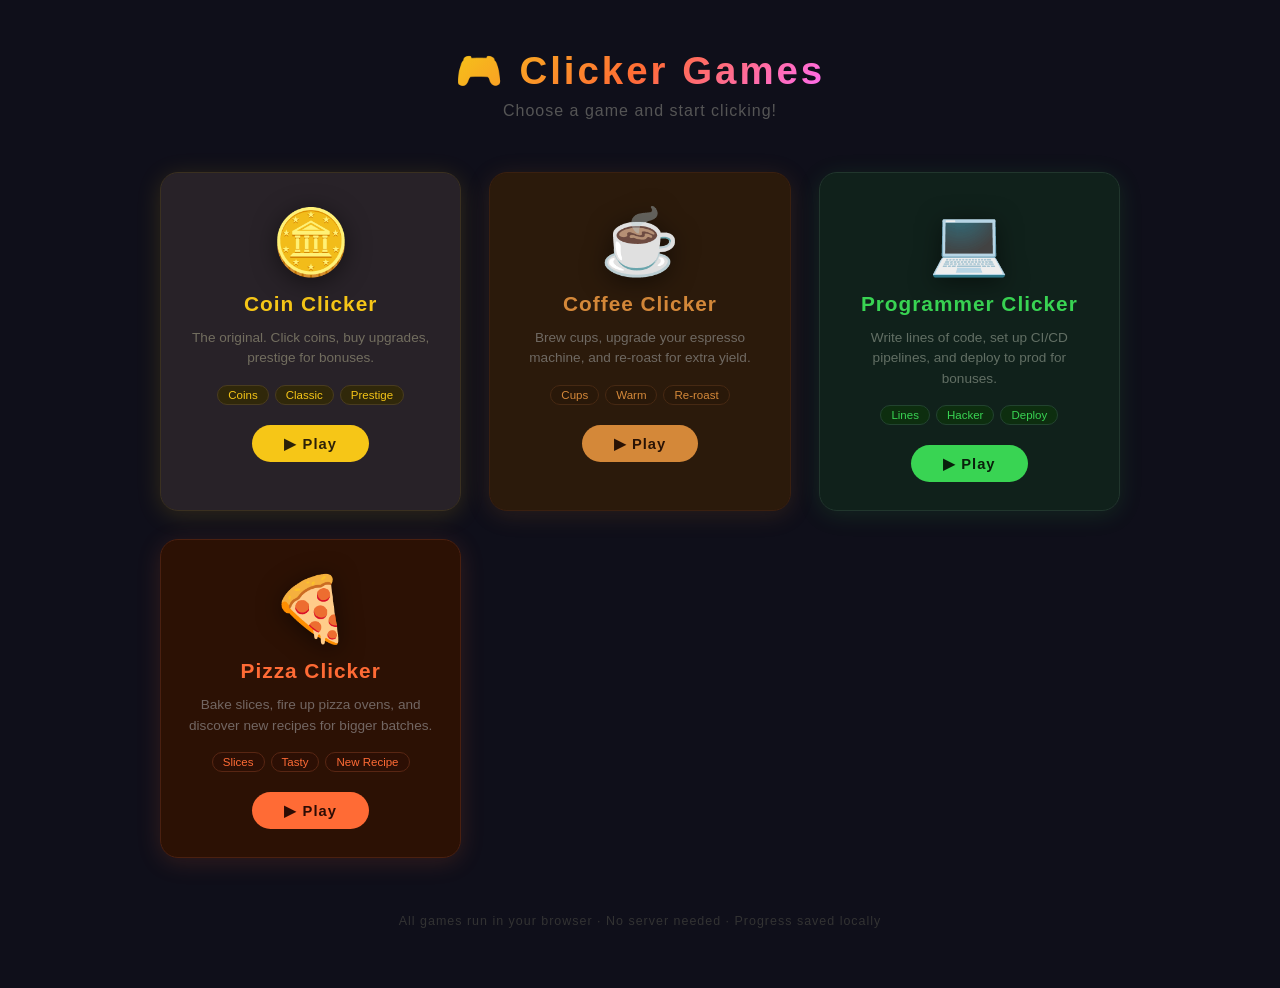
==== index.html @ 97d6a85d "Add Programmer Clicker game and update landing page - Created a new game: Programmer Clicker with fu" ====
<!DOCTYPE html>
<html lang="en">
<head>
  <meta charset="UTF-8" />
  <meta name="viewport" content="width=device-width, initial-scale=1.0"/>
  <title>Clicker Games</title>
  <style>
    *, *::before, *::after { margin: 0; padding: 0; box-sizing: border-box; }

    body {
      font-family: 'Segoe UI', sans-serif;
      background: #0f0f1a;
      color: #eee;
      min-height: 100vh;
      display: flex;
      flex-direction: column;
      align-items: center;
      padding: 48px 20px 60px;
    }

    /* ── Header ─────────────────────────────── */
    .site-title {
      font-size: 2.4rem;
      font-weight: 800;
      letter-spacing: 3px;
      margin-bottom: 8px;
      background: linear-gradient(135deg, #f5c518, #ff6b35, #ff6cf5);
      -webkit-background-clip: text;
      -webkit-text-fill-color: transparent;
      background-clip: text;
    }

    .site-sub {
      font-size: 1rem;
      color: #555;
      margin-bottom: 52px;
      letter-spacing: 1px;
    }

    /* ── Grid ───────────────────────────────── */
    .grid {
      display: grid;
      grid-template-columns: repeat(auto-fit, minmax(240px, 1fr));
      gap: 28px;
      width: 100%;
      max-width: 960px;
    }

    /* ── Card ───────────────────────────────── */
    .card {
      border-radius: 18px;
      padding: 32px 24px 28px;
      display: flex;
      flex-direction: column;
      align-items: center;
      gap: 12px;
      text-decoration: none;
      position: relative;
      overflow: hidden;
      transition: transform 0.18s, box-shadow 0.18s;
      cursor: pointer;
    }

    .card::before {
      content: '';
      position: absolute;
      inset: 0;
      opacity: 0.08;
      transition: opacity 0.18s;
    }

    .card:hover { transform: translateY(-6px); }
    .card:hover::before { opacity: 0.14; }

    /* Coin */
    .card-coin {
      background: #16132a;
      border: 1px solid #3a3020;
      box-shadow: 0 4px 24px rgba(245,197,24,0.15);
    }
    .card-coin:hover { box-shadow: 0 12px 40px rgba(245,197,24,0.35); }
    .card-coin::before { background: #f5c518; }

    /* Coffee */
    .card-coffee {
      background: #1c1008;
      border: 1px solid #3a2010;
      box-shadow: 0 4px 24px rgba(200,120,40,0.15);
    }
    .card-coffee:hover { box-shadow: 0 12px 40px rgba(200,120,40,0.35); }
    .card-coffee::before { background: #d4883a; }

    /* Programmer */
    .card-programmer {
      background: #0d1117;
      border: 1px solid #21362d;
      box-shadow: 0 4px 24px rgba(57,211,83,0.12);
    }
    .card-programmer:hover { box-shadow: 0 12px 40px rgba(57,211,83,0.3); }
    .card-programmer::before { background: #39d353; }

    /* Pizza */
    .card-pizza {
      background: #1a0a00;
      border: 1px solid #4a2010;
      box-shadow: 0 4px 24px rgba(255,107,53,0.15);
    }
    .card-pizza:hover { box-shadow: 0 12px 40px rgba(255,107,53,0.35); }
    .card-pizza::before { background: #ff6b35; }

    /* Card icon */
    .card-icon {
      font-size: 4rem;
      filter: drop-shadow(0 4px 12px rgba(0,0,0,0.5));
      animation: iconFloat 3s ease-in-out infinite;
    }
    .card:nth-child(2) .card-icon { animation-delay: 0.4s; }
    .card:nth-child(3) .card-icon { animation-delay: 0.8s; }
    .card:nth-child(4) .card-icon { animation-delay: 1.2s; }

    @keyframes iconFloat {
      0%,100% { transform: translateY(0); }
      50%      { transform: translateY(-8px); }
    }

    .card-name {
      font-size: 1.3rem;
      font-weight: 700;
      letter-spacing: 1px;
    }
    .card-coin     .card-name { color: #f5c518; }
    .card-coffee   .card-name { color: #d4883a; }
    .card-programmer .card-name { color: #39d353; }
    .card-pizza    .card-name { color: #ff6b35; }

    .card-desc {
      font-size: 0.85rem;
      color: #666;
      text-align: center;
      line-height: 1.5;
    }

    .card-tags {
      display: flex;
      flex-wrap: wrap;
      justify-content: center;
      gap: 6px;
      margin-top: 4px;
    }

    .tag {
      font-size: 0.72rem;
      border-radius: 12px;
      padding: 3px 10px;
      border: 1px solid;
    }
    .card-coin       .tag { color: #f5c518; border-color: #3a3020; background: #1e1a0a; }
    .card-coffee     .tag { color: #d4883a; border-color: #3a2010; background: #1a0e05; }
    .card-programmer .tag { color: #39d353; border-color: #21362d; background: #0a1f0a; }
    .card-pizza      .tag { color: #ff6b35; border-color: #4a2010; background: #1a0800; }

    .play-btn {
      margin-top: 8px;
      padding: 10px 32px;
      border: none;
      border-radius: 24px;
      font-size: 0.92rem;
      font-weight: 700;
      cursor: pointer;
      letter-spacing: 1px;
      transition: transform 0.1s, filter 0.1s;
      text-decoration: none;
      display: inline-block;
    }
    .play-btn:hover { transform: scale(1.06); filter: brightness(1.15); }

    .card-coin       .play-btn { background: #f5c518; color: #1a1208; }
    .card-coffee     .play-btn { background: #d4883a; color: #1a0800; }
    .card-programmer .play-btn { background: #39d353; color: #051005; }
    .card-pizza      .play-btn { background: #ff6b35; color: #1a0400; }

    /* ── Footer ─────────────────────────────── */
    footer {
      margin-top: 56px;
      font-size: 0.78rem;
      color: #333;
      letter-spacing: 1px;
    }

    @media (max-width: 480px) {
      .site-title { font-size: 1.7rem; }
      .card { padding: 24px 18px 22px; }
      .card-icon { font-size: 3rem; }
      .card-name { font-size: 1.1rem; }
    }
  </style>
</head>
<body>

  <div class="site-title">🎮 Clicker Games</div>
  <div class="site-sub">Choose a game and start clicking!</div>

  <div class="grid">

    <!-- Coin Clicker -->
    <div class="card card-coin" onclick="location.href='Coin-Clicker/index.html'">
      <div class="card-icon">🪙</div>
      <div class="card-name">Coin Clicker</div>
      <div class="card-desc">The original. Click coins, buy upgrades, prestige for bonuses.</div>
      <div class="card-tags">
        <span class="tag">Coins</span>
        <span class="tag">Classic</span>
        <span class="tag">Prestige</span>
      </div>
      <a class="play-btn" href="Coin-Clicker/index.html">▶ Play</a>
    </div>

    <!-- Coffee Clicker -->
    <div class="card card-coffee" onclick="location.href='Coffee-Clicker/index.html'">
      <div class="card-icon">☕</div>
      <div class="card-name">Coffee Clicker</div>
      <div class="card-desc">Brew cups, upgrade your espresso machine, and re-roast for extra yield.</div>
      <div class="card-tags">
        <span class="tag">Cups</span>
        <span class="tag">Warm</span>
        <span class="tag">Re-roast</span>
      </div>
      <a class="play-btn" href="Coffee-Clicker/index.html">▶ Play</a>
    </div>

    <!-- Programmer Clicker -->
    <div class="card card-programmer" onclick="location.href='Programmer-Clicker/index.html'">
      <div class="card-icon">💻</div>
      <div class="card-name">Programmer Clicker</div>
      <div class="card-desc">Write lines of code, set up CI/CD pipelines, and deploy to prod for bonuses.</div>
      <div class="card-tags">
        <span class="tag">Lines</span>
        <span class="tag">Hacker</span>
        <span class="tag">Deploy</span>
      </div>
      <a class="play-btn" href="Programmer-Clicker/index.html">▶ Play</a>
    </div>

    <!-- Pizza Clicker -->
    <div class="card card-pizza" onclick="location.href='Pizza-Clicker/index.html'">
      <div class="card-icon">🍕</div>
      <div class="card-name">Pizza Clicker</div>
      <div class="card-desc">Bake slices, fire up pizza ovens, and discover new recipes for bigger batches.</div>
      <div class="card-tags">
        <span class="tag">Slices</span>
        <span class="tag">Tasty</span>
        <span class="tag">New Recipe</span>
      </div>
      <a class="play-btn" href="Pizza-Clicker/index.html">▶ Play</a>
    </div>

  </div>

  <footer>All games run in your browser · No server needed · Progress saved locally</footer>

</body>
</html>
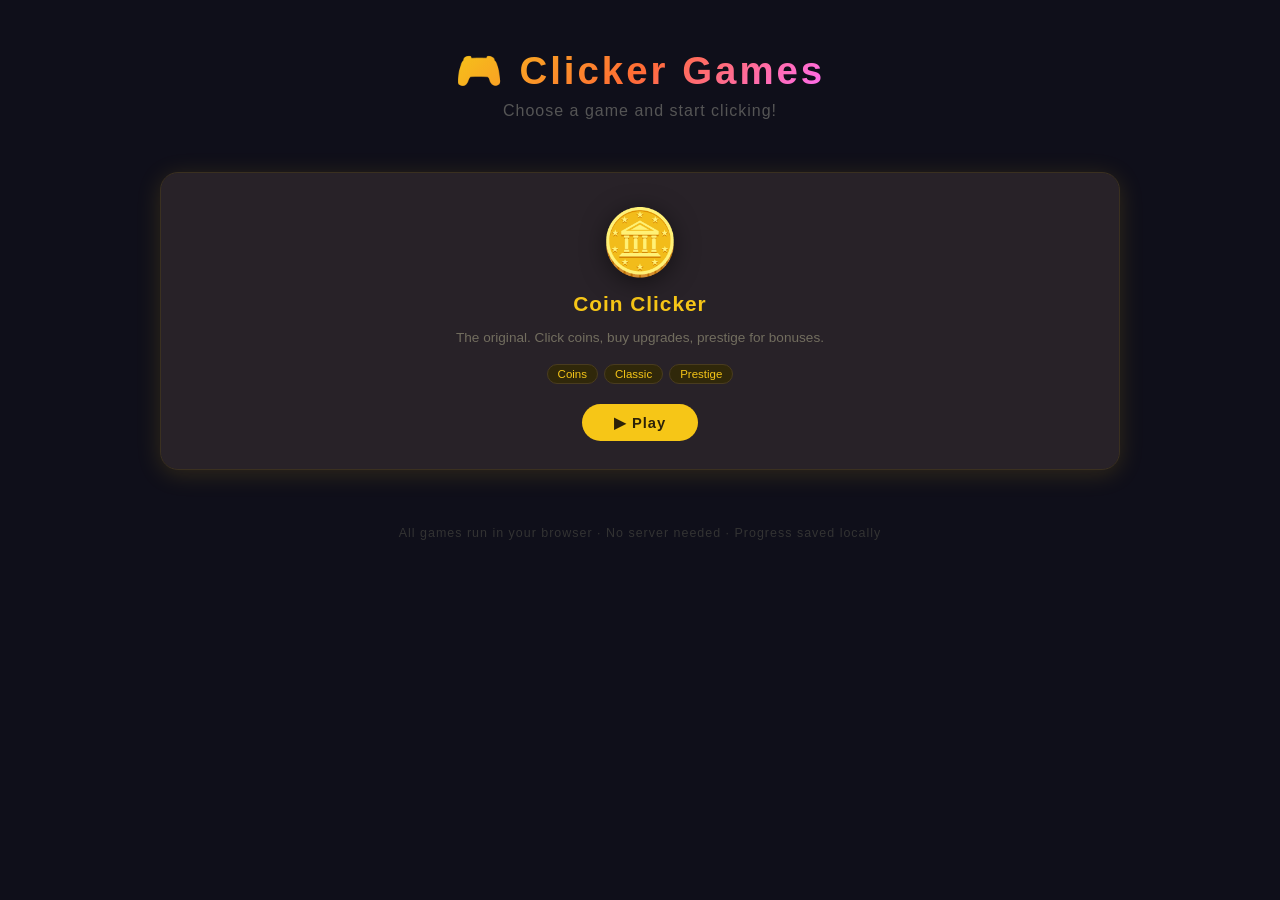
==== commit 18b349f2: "Comment out game cards in index.html for future reference" ====
--- a/index.html
+++ b/index.html
@@ -216,7 +216,7 @@
     </div>
 
     <!-- Coffee Clicker -->
-    <div class="card card-coffee" onclick="location.href='Coffee-Clicker/index.html'">
+    <!-- <div class="card card-coffee" onclick="location.href='Coffee-Clicker/index.html'">
       <div class="card-icon">☕</div>
       <div class="card-name">Coffee Clicker</div>
       <div class="card-desc">Brew cups, upgrade your espresso machine, and re-roast for extra yield.</div>
@@ -226,10 +226,10 @@
         <span class="tag">Re-roast</span>
       </div>
       <a class="play-btn" href="Coffee-Clicker/index.html">▶ Play</a>
-    </div>
+    </div> -->
 
     <!-- Programmer Clicker -->
-    <div class="card card-programmer" onclick="location.href='Programmer-Clicker/index.html'">
+    <!-- <div class="card card-programmer" onclick="location.href='Programmer-Clicker/index.html'">
       <div class="card-icon">💻</div>
       <div class="card-name">Programmer Clicker</div>
       <div class="card-desc">Write lines of code, set up CI/CD pipelines, and deploy to prod for bonuses.</div>
@@ -239,10 +239,10 @@
         <span class="tag">Deploy</span>
       </div>
       <a class="play-btn" href="Programmer-Clicker/index.html">▶ Play</a>
-    </div>
+    </div> -->
 
     <!-- Pizza Clicker -->
-    <div class="card card-pizza" onclick="location.href='Pizza-Clicker/index.html'">
+    <!-- <div class="card card-pizza" onclick="location.href='Pizza-Clicker/index.html'">
       <div class="card-icon">🍕</div>
       <div class="card-name">Pizza Clicker</div>
       <div class="card-desc">Bake slices, fire up pizza ovens, and discover new recipes for bigger batches.</div>
@@ -252,7 +252,7 @@
         <span class="tag">New Recipe</span>
       </div>
       <a class="play-btn" href="Pizza-Clicker/index.html">▶ Play</a>
-    </div>
+    </div> -->
 
   </div>
 
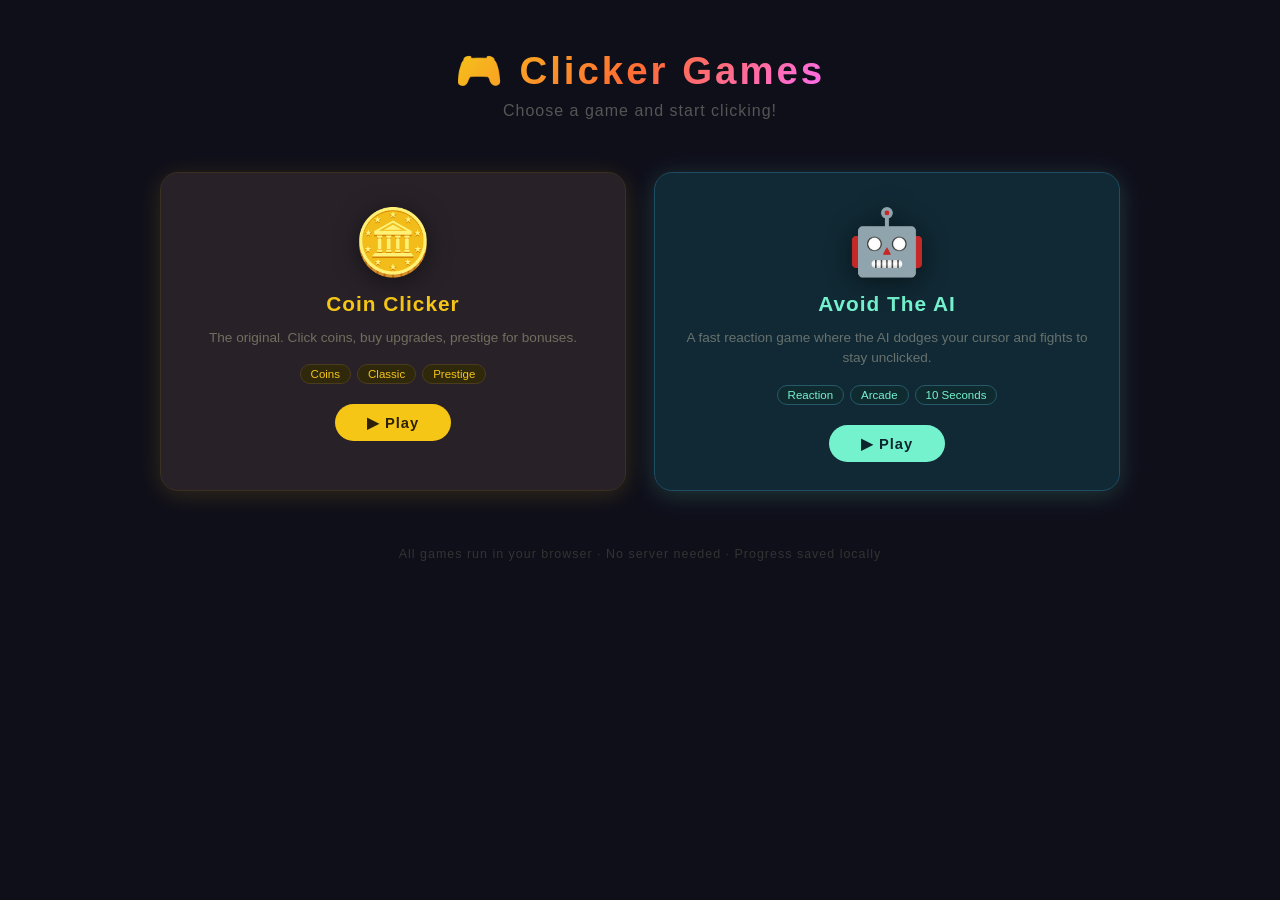
==== commit 606819f0: "Add "Avoid The AI" game with interactive features and styling - Introduced a new game card for "Avoi" ====
--- a/index.html
+++ b/index.html
@@ -108,6 +108,15 @@
     .card-pizza:hover { box-shadow: 0 12px 40px rgba(255,107,53,0.35); }
     .card-pizza::before { background: #ff6b35; }
 
+    /* Avoid The AI */
+    .card-ai {
+      background: #081827;
+      border: 1px solid #1f4d63;
+      box-shadow: 0 4px 24px rgba(116,242,206,0.18);
+    }
+    .card-ai:hover { box-shadow: 0 12px 40px rgba(116,242,206,0.34); }
+    .card-ai::before { background: #74f2ce; }
+
     /* Card icon */
     .card-icon {
       font-size: 4rem;
@@ -132,6 +141,7 @@
     .card-coffee   .card-name { color: #d4883a; }
     .card-programmer .card-name { color: #39d353; }
     .card-pizza    .card-name { color: #ff6b35; }
+    .card-ai       .card-name { color: #74f2ce; }
 
     .card-desc {
       font-size: 0.85rem;
@@ -158,6 +168,7 @@
     .card-coffee     .tag { color: #d4883a; border-color: #3a2010; background: #1a0e05; }
     .card-programmer .tag { color: #39d353; border-color: #21362d; background: #0a1f0a; }
     .card-pizza      .tag { color: #ff6b35; border-color: #4a2010; background: #1a0800; }
+    .card-ai         .tag { color: #74f2ce; border-color: #1f4d63; background: #081a22; }
 
     .play-btn {
       margin-top: 8px;
@@ -178,6 +189,7 @@
     .card-coffee     .play-btn { background: #d4883a; color: #1a0800; }
     .card-programmer .play-btn { background: #39d353; color: #051005; }
     .card-pizza      .play-btn { background: #ff6b35; color: #1a0400; }
+    .card-ai         .play-btn { background: #74f2ce; color: #04141e; }
 
     /* ── Footer ─────────────────────────────── */
     footer {
@@ -215,6 +227,19 @@
       <a class="play-btn" href="Coin-Clicker/index.html">▶ Play</a>
     </div>
 
+    <!-- Avoid The AI -->
+    <div class="card card-ai" onclick="location.href='avoid-the-ai/index.html'">
+      <div class="card-icon">🤖</div>
+      <div class="card-name">Avoid The AI</div>
+      <div class="card-desc">A fast reaction game where the AI dodges your cursor and fights to stay unclicked.</div>
+      <div class="card-tags">
+        <span class="tag">Reaction</span>
+        <span class="tag">Arcade</span>
+        <span class="tag">10 Seconds</span>
+      </div>
+      <a class="play-btn" href="avoid-the-ai/index.html">▶ Play</a>
+    </div>
+
     <!-- Coffee Clicker -->
     <!-- <div class="card card-coffee" onclick="location.href='Coffee-Clicker/index.html'">
       <div class="card-icon">☕</div>
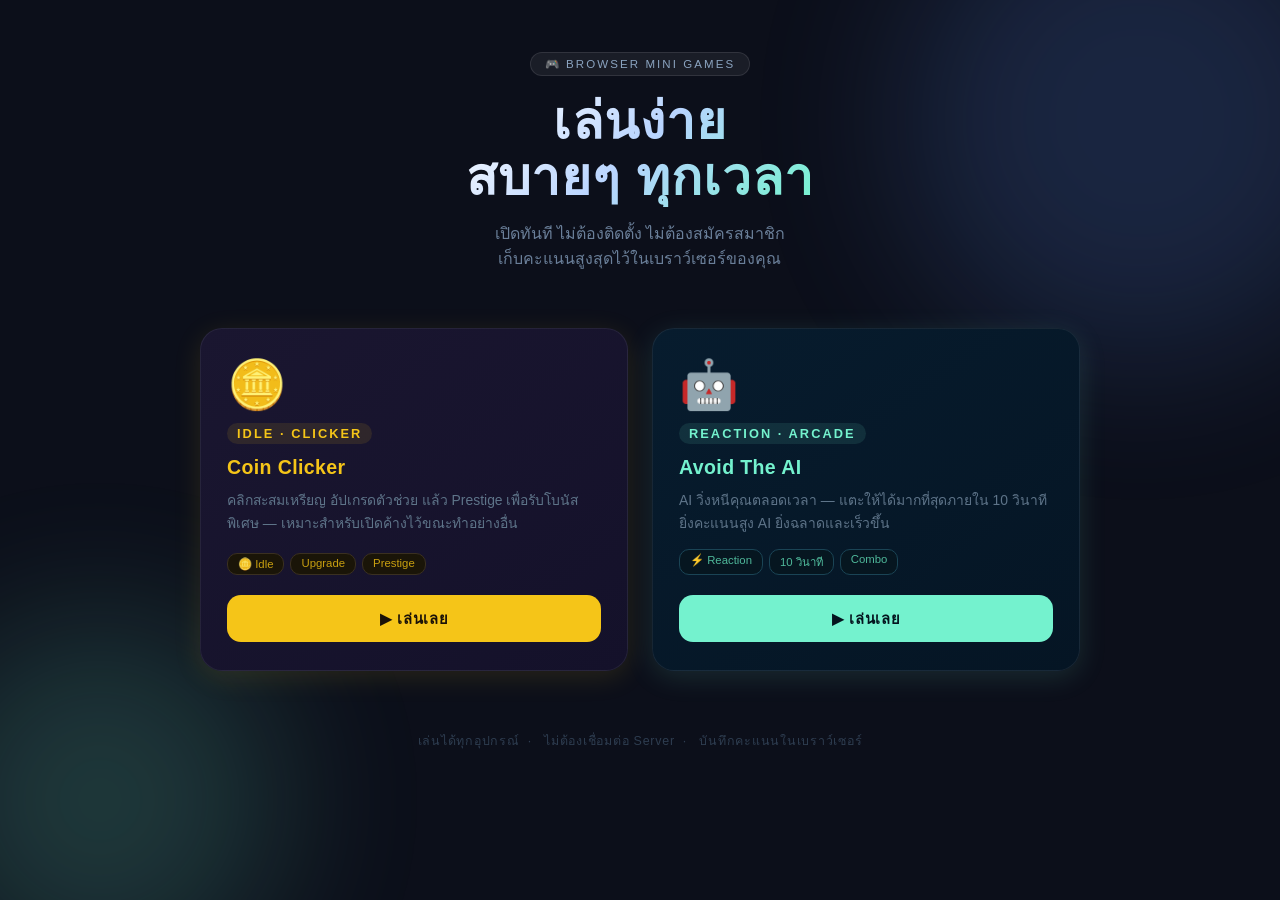
==== commit 5c524095: "feat: Add Coin Clicker game with its dedicated HTML, CSS, and JavaScript file." ====
--- a/index.html
+++ b/index.html
@@ -1,287 +1,288 @@
-<!DOCTYPE html>
-<html lang="en">
-<head>
-  <meta charset="UTF-8" />
-  <meta name="viewport" content="width=device-width, initial-scale=1.0"/>
-  <title>Clicker Games</title>
-  <style>
-    *, *::before, *::after { margin: 0; padding: 0; box-sizing: border-box; }
-
-    body {
-      font-family: 'Segoe UI', sans-serif;
-      background: #0f0f1a;
-      color: #eee;
-      min-height: 100vh;
-      display: flex;
-      flex-direction: column;
-      align-items: center;
-      padding: 48px 20px 60px;
-    }
-
-    /* ── Header ─────────────────────────────── */
-    .site-title {
-      font-size: 2.4rem;
-      font-weight: 800;
-      letter-spacing: 3px;
-      margin-bottom: 8px;
-      background: linear-gradient(135deg, #f5c518, #ff6b35, #ff6cf5);
-      -webkit-background-clip: text;
-      -webkit-text-fill-color: transparent;
-      background-clip: text;
-    }
-
-    .site-sub {
-      font-size: 1rem;
-      color: #555;
-      margin-bottom: 52px;
-      letter-spacing: 1px;
-    }
-
-    /* ── Grid ───────────────────────────────── */
-    .grid {
-      display: grid;
-      grid-template-columns: repeat(auto-fit, minmax(240px, 1fr));
-      gap: 28px;
-      width: 100%;
-      max-width: 960px;
-    }
-
-    /* ── Card ───────────────────────────────── */
-    .card {
-      border-radius: 18px;
-      padding: 32px 24px 28px;
-      display: flex;
-      flex-direction: column;
-      align-items: center;
-      gap: 12px;
-      text-decoration: none;
-      position: relative;
-      overflow: hidden;
-      transition: transform 0.18s, box-shadow 0.18s;
-      cursor: pointer;
-    }
-
-    .card::before {
-      content: '';
-      position: absolute;
-      inset: 0;
-      opacity: 0.08;
-      transition: opacity 0.18s;
-    }
-
-    .card:hover { transform: translateY(-6px); }
-    .card:hover::before { opacity: 0.14; }
-
-    /* Coin */
-    .card-coin {
-      background: #16132a;
-      border: 1px solid #3a3020;
-      box-shadow: 0 4px 24px rgba(245,197,24,0.15);
-    }
-    .card-coin:hover { box-shadow: 0 12px 40px rgba(245,197,24,0.35); }
-    .card-coin::before { background: #f5c518; }
-
-    /* Coffee */
-    .card-coffee {
-      background: #1c1008;
-      border: 1px solid #3a2010;
-      box-shadow: 0 4px 24px rgba(200,120,40,0.15);
-    }
-    .card-coffee:hover { box-shadow: 0 12px 40px rgba(200,120,40,0.35); }
-    .card-coffee::before { background: #d4883a; }
-
-    /* Programmer */
-    .card-programmer {
-      background: #0d1117;
-      border: 1px solid #21362d;
-      box-shadow: 0 4px 24px rgba(57,211,83,0.12);
-    }
-    .card-programmer:hover { box-shadow: 0 12px 40px rgba(57,211,83,0.3); }
-    .card-programmer::before { background: #39d353; }
-
-    /* Pizza */
-    .card-pizza {
-      background: #1a0a00;
-      border: 1px solid #4a2010;
-      box-shadow: 0 4px 24px rgba(255,107,53,0.15);
-    }
-    .card-pizza:hover { box-shadow: 0 12px 40px rgba(255,107,53,0.35); }
-    .card-pizza::before { background: #ff6b35; }
-
-    /* Avoid The AI */
-    .card-ai {
-      background: #081827;
-      border: 1px solid #1f4d63;
-      box-shadow: 0 4px 24px rgba(116,242,206,0.18);
-    }
-    .card-ai:hover { box-shadow: 0 12px 40px rgba(116,242,206,0.34); }
-    .card-ai::before { background: #74f2ce; }
-
-    /* Card icon */
-    .card-icon {
-      font-size: 4rem;
-      filter: drop-shadow(0 4px 12px rgba(0,0,0,0.5));
-      animation: iconFloat 3s ease-in-out infinite;
-    }
-    .card:nth-child(2) .card-icon { animation-delay: 0.4s; }
-    .card:nth-child(3) .card-icon { animation-delay: 0.8s; }
-    .card:nth-child(4) .card-icon { animation-delay: 1.2s; }
-
-    @keyframes iconFloat {
-      0%,100% { transform: translateY(0); }
-      50%      { transform: translateY(-8px); }
-    }
-
-    .card-name {
-      font-size: 1.3rem;
-      font-weight: 700;
-      letter-spacing: 1px;
-    }
-    .card-coin     .card-name { color: #f5c518; }
-    .card-coffee   .card-name { color: #d4883a; }
-    .card-programmer .card-name { color: #39d353; }
-    .card-pizza    .card-name { color: #ff6b35; }
-    .card-ai       .card-name { color: #74f2ce; }
-
-    .card-desc {
-      font-size: 0.85rem;
-      color: #666;
-      text-align: center;
-      line-height: 1.5;
-    }
-
-    .card-tags {
-      display: flex;
-      flex-wrap: wrap;
-      justify-content: center;
-      gap: 6px;
-      margin-top: 4px;
-    }
-
-    .tag {
-      font-size: 0.72rem;
-      border-radius: 12px;
-      padding: 3px 10px;
-      border: 1px solid;
-    }
-    .card-coin       .tag { color: #f5c518; border-color: #3a3020; background: #1e1a0a; }
-    .card-coffee     .tag { color: #d4883a; border-color: #3a2010; background: #1a0e05; }
-    .card-programmer .tag { color: #39d353; border-color: #21362d; background: #0a1f0a; }
-    .card-pizza      .tag { color: #ff6b35; border-color: #4a2010; background: #1a0800; }
-    .card-ai         .tag { color: #74f2ce; border-color: #1f4d63; background: #081a22; }
-
-    .play-btn {
-      margin-top: 8px;
-      padding: 10px 32px;
-      border: none;
-      border-radius: 24px;
-      font-size: 0.92rem;
-      font-weight: 700;
-      cursor: pointer;
-      letter-spacing: 1px;
-      transition: transform 0.1s, filter 0.1s;
-      text-decoration: none;
-      display: inline-block;
-    }
-    .play-btn:hover { transform: scale(1.06); filter: brightness(1.15); }
-
-    .card-coin       .play-btn { background: #f5c518; color: #1a1208; }
-    .card-coffee     .play-btn { background: #d4883a; color: #1a0800; }
-    .card-programmer .play-btn { background: #39d353; color: #051005; }
-    .card-pizza      .play-btn { background: #ff6b35; color: #1a0400; }
-    .card-ai         .play-btn { background: #74f2ce; color: #04141e; }
-
-    /* ── Footer ─────────────────────────────── */
-    footer {
-      margin-top: 56px;
-      font-size: 0.78rem;
-      color: #333;
-      letter-spacing: 1px;
-    }
-
-    @media (max-width: 480px) {
-      .site-title { font-size: 1.7rem; }
-      .card { padding: 24px 18px 22px; }
-      .card-icon { font-size: 3rem; }
-      .card-name { font-size: 1.1rem; }
-    }
-  </style>
-</head>
-<body>
-
-  <div class="site-title">🎮 Clicker Games</div>
-  <div class="site-sub">Choose a game and start clicking!</div>
-
-  <div class="grid">
-
-    <!-- Coin Clicker -->
-    <div class="card card-coin" onclick="location.href='Coin-Clicker/index.html'">
-      <div class="card-icon">🪙</div>
-      <div class="card-name">Coin Clicker</div>
-      <div class="card-desc">The original. Click coins, buy upgrades, prestige for bonuses.</div>
-      <div class="card-tags">
-        <span class="tag">Coins</span>
-        <span class="tag">Classic</span>
-        <span class="tag">Prestige</span>
-      </div>
-      <a class="play-btn" href="Coin-Clicker/index.html">▶ Play</a>
+<!doctype html>
+<html lang="th">
+  <head>
+    <meta charset="UTF-8" />
+    <meta name="viewport" content="width=device-width, initial-scale=1.0" />
+    <title>Mini Games — เล่นง่าย สบายๆ</title>
+    <style>
+      *, *::before, *::after { margin: 0; padding: 0; box-sizing: border-box; }
+
+      body {
+        font-family: "Segoe UI", "Helvetica Neue", sans-serif;
+        background: #0c0f1a;
+        color: #e0e6f0;
+        min-height: 100vh;
+        display: flex;
+        flex-direction: column;
+        align-items: center;
+        padding: 52px 20px 72px;
+      }
+
+      /* ── Ambient background blobs ─── */
+      body::before, body::after {
+        content: "";
+        position: fixed;
+        border-radius: 50%;
+        pointer-events: none;
+        filter: blur(80px);
+        opacity: 0.18;
+        z-index: 0;
+      }
+      body::before {
+        width: 480px; height: 480px;
+        top: -120px; right: -100px;
+        background: #5b8dee;
+      }
+      body::after {
+        width: 360px; height: 360px;
+        bottom: -80px; left: -80px;
+        background: #74f2ce;
+      }
+
+      /* ── Header ───────────────────── */
+      .header {
+        position: relative;
+        z-index: 1;
+        text-align: center;
+        margin-bottom: 56px;
+      }
+
+      .badge {
+        display: inline-block;
+        padding: 4px 14px;
+        border-radius: 999px;
+        background: rgba(255,255,255,0.06);
+        border: 1px solid rgba(255,255,255,0.1);
+        font-size: 0.72rem;
+        letter-spacing: 0.18em;
+        text-transform: uppercase;
+        color: #8ba4c0;
+        margin-bottom: 18px;
+      }
+
+      .site-title {
+        font-size: clamp(2rem, 6vw, 3.2rem);
+        font-weight: 800;
+        letter-spacing: 0.02em;
+        line-height: 1.1;
+        background: linear-gradient(135deg, #ffffff 0%, #b8d4ff 50%, #74f2ce 100%);
+        -webkit-background-clip: text;
+        -webkit-text-fill-color: transparent;
+        background-clip: text;
+        margin-bottom: 14px;
+      }
+
+      .site-sub {
+        font-size: 1rem;
+        color: #6a7f99;
+        max-width: 38ch;
+        margin: 0 auto;
+        line-height: 1.6;
+      }
+
+      /* ── Grid ─────────────────────── */
+      .grid {
+        position: relative;
+        z-index: 1;
+        display: grid;
+        grid-template-columns: repeat(auto-fit, minmax(260px, 1fr));
+        gap: 24px;
+        width: 100%;
+        max-width: 880px;
+      }
+
+      /* ── Card ─────────────────────── */
+      .card {
+        border-radius: 22px;
+        padding: 32px 26px 28px;
+        display: flex;
+        flex-direction: column;
+        align-items: flex-start;
+        gap: 10px;
+        text-decoration: none;
+        position: relative;
+        overflow: hidden;
+        cursor: pointer;
+        transition: transform 0.2s ease, box-shadow 0.2s ease;
+        border: 1px solid rgba(255,255,255,0.07);
+      }
+
+      /* Glow overlay */
+      .card::after {
+        content: "";
+        position: absolute;
+        inset: 0;
+        background: var(--card-glow, rgba(255,255,255,0));
+        opacity: 0;
+        transition: opacity 0.22s ease;
+        pointer-events: none;
+      }
+      .card:hover { transform: translateY(-5px); }
+      .card:hover::after { opacity: 1; }
+
+      /* ── Card: Coin ────────────────── */
+      .card-coin {
+        background: linear-gradient(145deg, #1a1630 0%, #14112a 100%);
+        box-shadow: 0 6px 28px rgba(245,197,24,0.12);
+        --card-glow: radial-gradient(circle at 50% 0%, rgba(245,197,24,0.08), transparent 60%);
+      }
+      .card-coin:hover { box-shadow: 0 14px 44px rgba(245,197,24,0.28); }
+
+      /* ── Card: Avoid The AI ────────── */
+      .card-ai {
+        background: linear-gradient(145deg, #071c2e 0%, #051524 100%);
+        box-shadow: 0 6px 28px rgba(116,242,206,0.13);
+        --card-glow: radial-gradient(circle at 50% 0%, rgba(116,242,206,0.09), transparent 60%);
+      }
+      .card-ai:hover { box-shadow: 0 14px 44px rgba(116,242,206,0.28); }
+
+      /* ── Icon ─────────────────────── */
+      .card-icon {
+        font-size: 3rem;
+        line-height: 1;
+        margin-bottom: 4px;
+        animation: float 3.4s ease-in-out infinite;
+      }
+      .card:nth-child(2) .card-icon { animation-delay: 0.7s; }
+
+      @keyframes float {
+        0%, 100% { transform: translateY(0); }
+        50%       { transform: translateY(-9px); }
+      }
+
+      /* ── Card text ────────────────── */
+      .card-name {
+        font-size: 1.22rem;
+        font-weight: 700;
+        letter-spacing: 0.02em;
+      }
+      .card-coin .card-name { color: #f5c518; }
+      .card-ai   .card-name { color: #74f2ce; }
+
+      .card-hook {
+        font-size: 0.8rem;
+        font-weight: 600;
+        text-transform: uppercase;
+        letter-spacing: 0.16em;
+        padding: 3px 10px;
+        border-radius: 999px;
+        margin-bottom: 2px;
+      }
+      .card-coin .card-hook { background: rgba(245,197,24,0.1); color: #f5c518; }
+      .card-ai   .card-hook { background: rgba(116,242,206,0.1); color: #74f2ce; }
+
+      .card-desc {
+        font-size: 0.87rem;
+        color: #5e7489;
+        line-height: 1.65;
+        flex: 1;
+      }
+
+      /* ── Tags ─────────────────────── */
+      .card-tags {
+        display: flex;
+        flex-wrap: wrap;
+        gap: 6px;
+        margin-top: 4px;
+      }
+
+      .tag {
+        font-size: 0.71rem;
+        border-radius: 10px;
+        padding: 3px 10px;
+        border: 1px solid;
+        font-weight: 500;
+      }
+      .card-coin .tag { color: #c9a010; border-color: #3a3020; background: #1a1508; }
+      .card-ai   .tag { color: #4fb89a; border-color: #1a4455; background: #061620; }
+
+      /* ── Play button ──────────────── */
+      .play-btn {
+        align-self: stretch;
+        margin-top: 10px;
+        padding: 12px 24px;
+        border: none;
+        border-radius: 14px;
+        font-size: 0.92rem;
+        font-weight: 700;
+        cursor: pointer;
+        letter-spacing: 0.05em;
+        text-decoration: none;
+        display: flex;
+        align-items: center;
+        justify-content: center;
+        gap: 8px;
+        transition: filter 0.15s, transform 0.15s;
+      }
+      .play-btn:hover { filter: brightness(1.12); transform: scale(1.02); }
+      .card-coin .play-btn { background: #f5c518; color: #1a1208; }
+      .card-ai   .play-btn { background: #74f2ce; color: #04141e; }
+
+      /* ── Footer ───────────────────── */
+      footer {
+        position: relative;
+        z-index: 1;
+        margin-top: 60px;
+        font-size: 0.78rem;
+        color: #2e3d50;
+        letter-spacing: 0.06em;
+        text-align: center;
+      }
+      footer span { margin: 0 8px; }
+
+      @media (max-width: 500px) {
+        body { padding: 36px 16px 56px; }
+        .header { margin-bottom: 36px; }
+        .card { padding: 24px 20px 22px; }
+        .card-icon { font-size: 2.4rem; }
+      }
+    </style>
+  </head>
+  <body>
+
+    <header class="header">
+      <div class="badge">🎮 Browser Mini Games</div>
+      <h1 class="site-title">เล่นง่าย<br>สบายๆ ทุกเวลา</h1>
+      <p class="site-sub">เปิดทันที ไม่ต้องติดตั้ง ไม่ต้องสมัครสมาชิก<br>เก็บคะแนนสูงสุดไว้ในเบราว์เซอร์ของคุณ</p>
+    </header>
+
+    <div class="grid">
+
+      <!-- Coin Clicker -->
+      <a class="card card-coin" href="Coin-Clicker/index.html">
+        <div class="card-icon">🪙</div>
+        <div class="card-hook">Idle · Clicker</div>
+        <div class="card-name">Coin Clicker</div>
+        <p class="card-desc">คลิกสะสมเหรียญ อัปเกรดตัวช่วย แล้ว Prestige เพื่อรับโบนัสพิเศษ — เหมาะสำหรับเปิดค้างไว้ขณะทำอย่างอื่น</p>
+        <div class="card-tags">
+          <span class="tag">🪙 Idle</span>
+          <span class="tag">Upgrade</span>
+          <span class="tag">Prestige</span>
+        </div>
+        <span class="play-btn">▶ เล่นเลย</span>
+      </a>
+
+      <!-- Avoid The AI -->
+      <a class="card card-ai" href="avoid-the-ai/index.html">
+        <div class="card-icon">🤖</div>
+        <div class="card-hook">Reaction · Arcade</div>
+        <div class="card-name">Avoid The AI</div>
+        <p class="card-desc">AI วิ่งหนีคุณตลอดเวลา — แตะให้ได้มากที่สุดภายใน 10 วินาที ยิ่งคะแนนสูง AI ยิ่งฉลาดและเร็วขึ้น</p>
+        <div class="card-tags">
+          <span class="tag">⚡ Reaction</span>
+          <span class="tag">10 วินาที</span>
+          <span class="tag">Combo</span>
+        </div>
+        <span class="play-btn">▶ เล่นเลย</span>
+      </a>
+
     </div>
 
-    <!-- Avoid The AI -->
-    <div class="card card-ai" onclick="location.href='avoid-the-ai/index.html'">
-      <div class="card-icon">🤖</div>
-      <div class="card-name">Avoid The AI</div>
-      <div class="card-desc">A fast reaction game where the AI dodges your cursor and fights to stay unclicked.</div>
-      <div class="card-tags">
-        <span class="tag">Reaction</span>
-        <span class="tag">Arcade</span>
-        <span class="tag">10 Seconds</span>
-      </div>
-      <a class="play-btn" href="avoid-the-ai/index.html">▶ Play</a>
-    </div>
-
-    <!-- Coffee Clicker -->
-    <!-- <div class="card card-coffee" onclick="location.href='Coffee-Clicker/index.html'">
-      <div class="card-icon">☕</div>
-      <div class="card-name">Coffee Clicker</div>
-      <div class="card-desc">Brew cups, upgrade your espresso machine, and re-roast for extra yield.</div>
-      <div class="card-tags">
-        <span class="tag">Cups</span>
-        <span class="tag">Warm</span>
-        <span class="tag">Re-roast</span>
-      </div>
-      <a class="play-btn" href="Coffee-Clicker/index.html">▶ Play</a>
-    </div> -->
-
-    <!-- Programmer Clicker -->
-    <!-- <div class="card card-programmer" onclick="location.href='Programmer-Clicker/index.html'">
-      <div class="card-icon">💻</div>
-      <div class="card-name">Programmer Clicker</div>
-      <div class="card-desc">Write lines of code, set up CI/CD pipelines, and deploy to prod for bonuses.</div>
-      <div class="card-tags">
-        <span class="tag">Lines</span>
-        <span class="tag">Hacker</span>
-        <span class="tag">Deploy</span>
-      </div>
-      <a class="play-btn" href="Programmer-Clicker/index.html">▶ Play</a>
-    </div> -->
-
-    <!-- Pizza Clicker -->
-    <!-- <div class="card card-pizza" onclick="location.href='Pizza-Clicker/index.html'">
-      <div class="card-icon">🍕</div>
-      <div class="card-name">Pizza Clicker</div>
-      <div class="card-desc">Bake slices, fire up pizza ovens, and discover new recipes for bigger batches.</div>
-      <div class="card-tags">
-        <span class="tag">Slices</span>
-        <span class="tag">Tasty</span>
-        <span class="tag">New Recipe</span>
-      </div>
-      <a class="play-btn" href="Pizza-Clicker/index.html">▶ Play</a>
-    </div> -->
-
-  </div>
-
-  <footer>All games run in your browser · No server needed · Progress saved locally</footer>
-
-</body>
+    <footer>
+      <span>เล่นได้ทุกอุปกรณ์</span>·
+      <span>ไม่ต้องเชื่อมต่อ Server</span>·
+      <span>บันทึกคะแนนในเบราว์เซอร์</span>
+    </footer>
+
+  </body>
 </html>
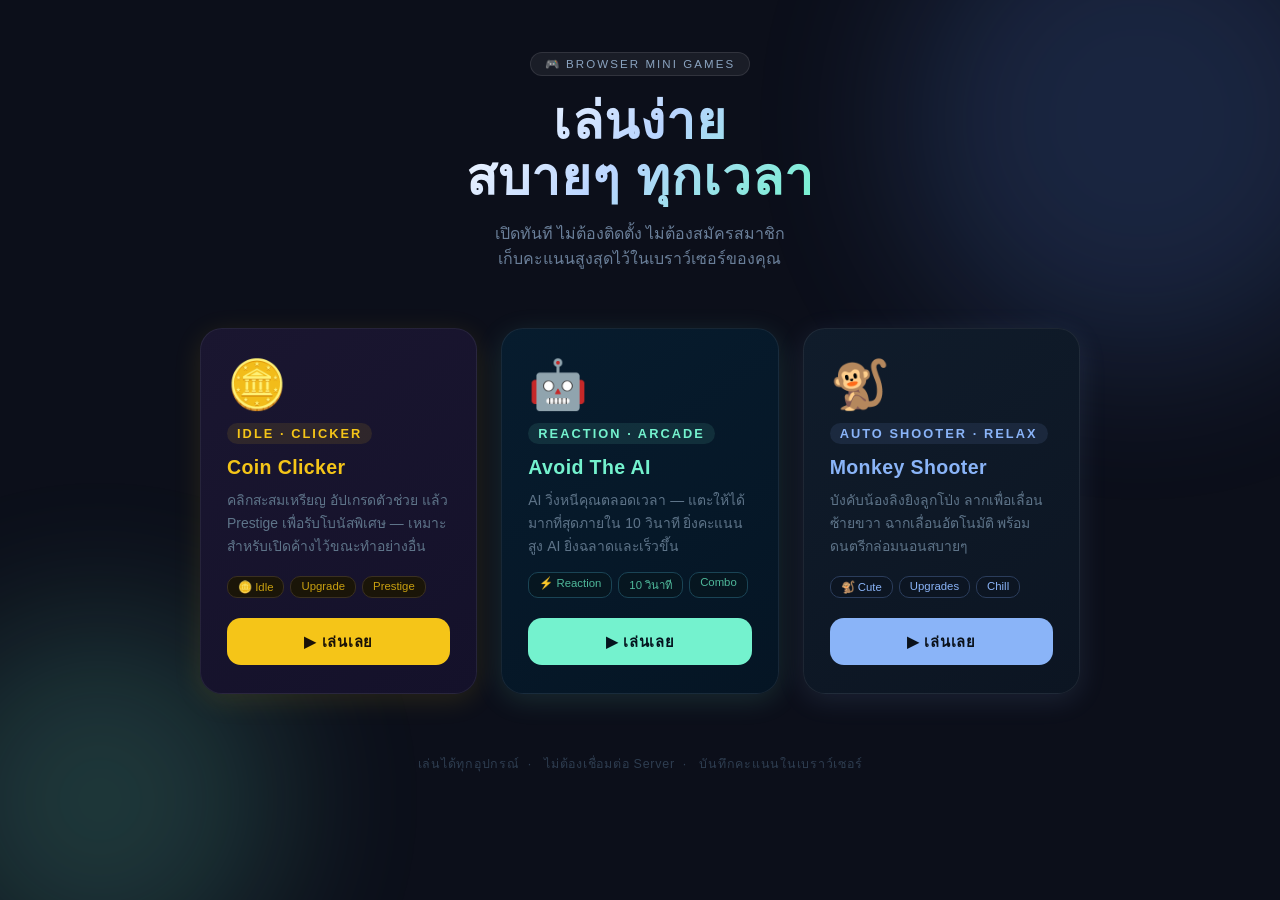
==== commit b8f456b5: "feat: add Monkey Shooter game with UI, upgrades, and save functionality" ====
--- a/index.html
+++ b/index.html
@@ -136,6 +136,14 @@
       }
       .card-ai:hover { box-shadow: 0 14px 44px rgba(116,242,206,0.28); }
 
+      /* ── Card: Monkey Shooter ──────── */
+      .card-monkey {
+        background: linear-gradient(145deg, #101c2b 0%, #0c1522 100%);
+        box-shadow: 0 6px 28px rgba(138, 180, 248, 0.12);
+        --card-glow: radial-gradient(circle at 50% 0%, rgba(138, 180, 248, 0.1), transparent 60%);
+      }
+      .card-monkey:hover { box-shadow: 0 14px 44px rgba(138, 180, 248, 0.28); }
+
       /* ── Icon ─────────────────────── */
       .card-icon {
         font-size: 3rem;
@@ -158,6 +166,7 @@
       }
       .card-coin .card-name { color: #f5c518; }
       .card-ai   .card-name { color: #74f2ce; }
+      .card-monkey .card-name { color: #8ab4f8; }
 
       .card-hook {
         font-size: 0.8rem;
@@ -170,6 +179,7 @@
       }
       .card-coin .card-hook { background: rgba(245,197,24,0.1); color: #f5c518; }
       .card-ai   .card-hook { background: rgba(116,242,206,0.1); color: #74f2ce; }
+      .card-monkey .card-hook { background: rgba(138, 180, 248, 0.1); color: #8ab4f8; }
 
       .card-desc {
         font-size: 0.87rem;
@@ -195,6 +205,7 @@
       }
       .card-coin .tag { color: #c9a010; border-color: #3a3020; background: #1a1508; }
       .card-ai   .tag { color: #4fb89a; border-color: #1a4455; background: #061620; }
+      .card-monkey .tag { color: #8ab4f8; border-color: #2b3d5c; background: #0c1522; }
 
       /* ── Play button ──────────────── */
       .play-btn {
@@ -217,6 +228,7 @@
       .play-btn:hover { filter: brightness(1.12); transform: scale(1.02); }
       .card-coin .play-btn { background: #f5c518; color: #1a1208; }
       .card-ai   .play-btn { background: #74f2ce; color: #04141e; }
+      .card-monkey .play-btn { background: #8ab4f8; color: #0a111a; }
 
       /* ── Footer ───────────────────── */
       footer {
@@ -276,6 +288,20 @@
         <span class="play-btn">▶ เล่นเลย</span>
       </a>
 
+      <!-- Monkey Shooter -->
+      <a class="card card-monkey" href="Monkey-Shooter/index.html">
+        <div class="card-icon">🐒</div>
+        <div class="card-hook">Auto Shooter · Relax</div>
+        <div class="card-name">Monkey Shooter</div>
+        <p class="card-desc">บังคับน้องลิงยิงลูกโป่ง ลากเพื่อเลื่อนซ้ายขวา ฉากเลื่อนอัตโนมัติ พร้อมดนตรีกล่อมนอนสบายๆ</p>
+        <div class="card-tags">
+          <span class="tag">🐒 Cute</span>
+          <span class="tag">Upgrades</span>
+          <span class="tag">Chill</span>
+        </div>
+        <span class="play-btn">▶ เล่นเลย</span>
+      </a>
+
     </div>
 
     <footer>
